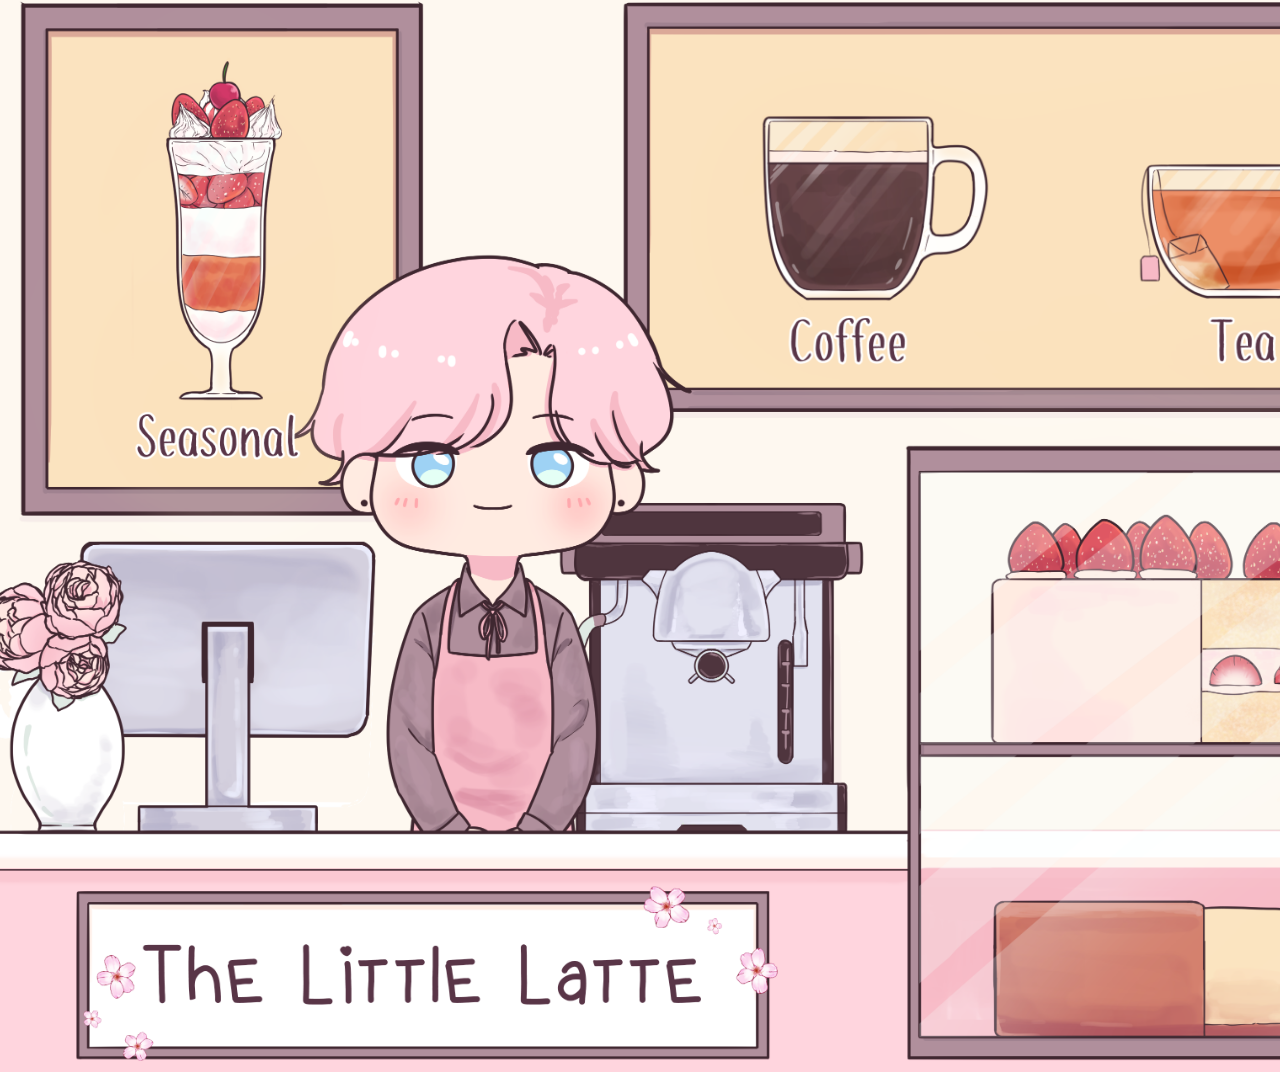
==== index.html @ 0235aed2 "4th commit" ====
<!DOCTYPE html>
<html>

<head>
    <title>The Little Latte</title>
    <link rel="icon" href="icon.ico" type="image/x-icon" />
    <link rel="stylesheet" href="style.css" />
</head>

<body>
    <div class="background-container">
        <!-- Anklickbare Flächen hinzu -->
        <div class="seasonal-hover" onclick="openMenuPopup('seasonal')"></div>
        <div class="coffee-hover" onclick="openMenuPopup('coffee')"></div>
        <div class="tea-hover" onclick="openMenuPopup('tea')"></div>
        <div class="beverage-hover" onclick="openMenuPopup('beverage')"></div>
        <div class="dessert-hover" onclick="openMenuPopup('dessert')"></div>
        <div class="name-hover" onclick="openMenuPopup('name')"></div>
    </div>

    <div id="seasonal" class="popup">
        <h2>Speisekarte</h2>
        <p>Hier ist die Speisekarte für das ausgewählte Gericht.</p>
        <span class="close-btn" onclick="closeMenuPopup('seasonal')">&#10005;</span>
    </div>

    <div id="coffee" class="popup">
        <h1 class="section-title">Our Menu</h2>

        <div class="menu-item">
            <div class="menu-item-image">
                <img src="menu-item1.jpg" alt="Espresso" />
            </div>
            <div class="menu-item-details">
                <h2 class="menu-item-title">Espresso</h2>
                <p class="menu-item-description">Powerful and energizing kickstart</p>
                <p class="menu-item-price">$2</p>
            </div>
        </div>

        <div class="menu-item">
            <div class="menu-item-image">
                <img src="menu-item2.jpg" alt="Cappuccino" />
            </div>
            <div class="menu-item-details">
                <h2 class="menu-item-title">Cappuccino</h2>
                <p class="menu-item-description">Delightful harmony of espresso, velvety milk, and fluffy foam</p>
                <p class="menu-item-price">$3</p>
            </div>
        </div>
        <span class="close-btn" onclick="closeMenuPopup('coffee')">&#10005;</span>
    </div>

    <div id="tea" class="popup">
        <h2>Speisekarte</h2>
        <p>Hier ist die Speisekarte für das ausgewählte Gericht.</p>
        <span class="close-btn" onclick="closeMenuPopup('tea')">&#10005;</span>
    </div>

    <div id="beverage" class="popup">
        <h2>Speisekarte</h2>
        <p>Hier ist die Speisekarte für das ausgewählte Gericht.</p>
        <span class="close-btn" onclick="closeMenuPopup('beverage')">&#10005;</span>
    </div>

    <div id="dessert" class="popup">
        <h2>Speisekarte</h2>
        <p>Hier ist die Speisekarte für das ausgewählte Gericht.</p>
        <span class="close-btn" onclick="closeMenuPopup('dessert')">&#10005;</span>
    </div>

    <div id="name" class="popup">
        <h2>Speisekarte</h2>
        <p>Hier ist die Speisekarte für das ausgewählte Gericht.</p>
        <span class="close-btn" onclick="closeMenuPopup('name')">&#10005;</span>
    </div>

    <script src="index.js"></script>
</body>

</html>
---- style.css ----
body, h1, h2, h3, p, ul, li {
    margin: 0;
    padding: 0;
}

.section-title {
    text-align: center;
    margin-bottom: 40px;
}

.menu-item {
    margin-bottom: 40px;
    display: flex;
}

.menu-item-image {
    flex: 0 0 40%;
    margin-right: 20px;
}

.menu-item-image img {
    width: 100%;
    height: auto;
}

.menu-item-details {
    flex: 1;
}

.menu-item-title {
    font-size: 24px;
    margin-bottom: 10px;
}

.menu-item-description {
    font-size: 16px;
    margin-bottom: 10px;
}

.menu-item-price {
    font-size: 18px;
    font-weight: bold;
}

.popup {
    font-family: Arial, Helvetica, sans-serif;
    font-size: large;
    display: none;
    position: fixed;
    top: 50%;
    left: 50%;
    transform: translate(-50%, -50%);
    width: 500px;
    padding: 40px;
    background-color: #fff;
    border: 1px solid #ccc;
    border-radius: 5px;
    box-shadow: 0 2px 8px rgba(0, 0, 0, 0.2);
    z-index: 9999;
}

.popup h2 {
    margin-top: 0;
}

.close-btn {
    position: absolute;
    font-size:1.7em;
    top: 12px;
    right: 20px;
    cursor: pointer;
}

.background-container {
    margin: -8px;
    position: relative;
    width: 1920px;
    height: 1080px;
    /*background-image: url("café.png");*/
    background-size: cover;
    transition: background-image 0.01s ease-in-out;
}

.seasonal-hover {
    position: absolute;
    top: 64px;
    left: 137px;
    width: 182px;
    height: 412px;
    background-image: url("parfait.png");
    background-size: contain;
    background-repeat: no-repeat;
}

.seasonal-hover:hover {
    cursor: help;
    filter: drop-shadow(0 0 30px white);
}

.coffee-hover {
    position: absolute;
    top: 108px;
    left: 760px;
    width: 240px;
    height: 265px;
    background-image: url("coffee.png");
    background-size: contain;
    background-repeat: no-repeat;
}

.coffee-hover:hover {
    cursor: help;
    filter: drop-shadow(0 0 30px white);
}

.tea-hover {
    position: absolute;
    cursor: help;
    top: 156px;
    left: 1140px;
    width: 254px;
    height: 216px;
    background-image: url("tea.png");
    background-size: contain;
    background-repeat: no-repeat;
}

.tea-hover:hover {
    cursor: help;
    filter: drop-shadow(0 0 30px white);
}

.beverage-hover {
    position: absolute;
    top: 64px;
    left: 1528px;
    width: 178px;
    height: 316px;
    background-image: url("beverage.png");
    background-size: contain;
    background-repeat: no-repeat;
}

.beverage-hover:hover {
    cursor: help;
    filter: drop-shadow(0 0 30px white);
}

.dessert-hover {
    position: absolute;
    cursor: help;
    top: 455px;
    left: 916px;
    width: 929px;
    height: 612px;
}

.dessert-hover:hover {
    box-shadow: 0 0 50px white;
}

.name-hover {
    position: absolute;
    cursor: help;
    top: 899px;
    left: 84px;
    width: 694px;
    height: 168px;
}

.name-hover:hover {
    box-shadow: 0 0 50px white;
}
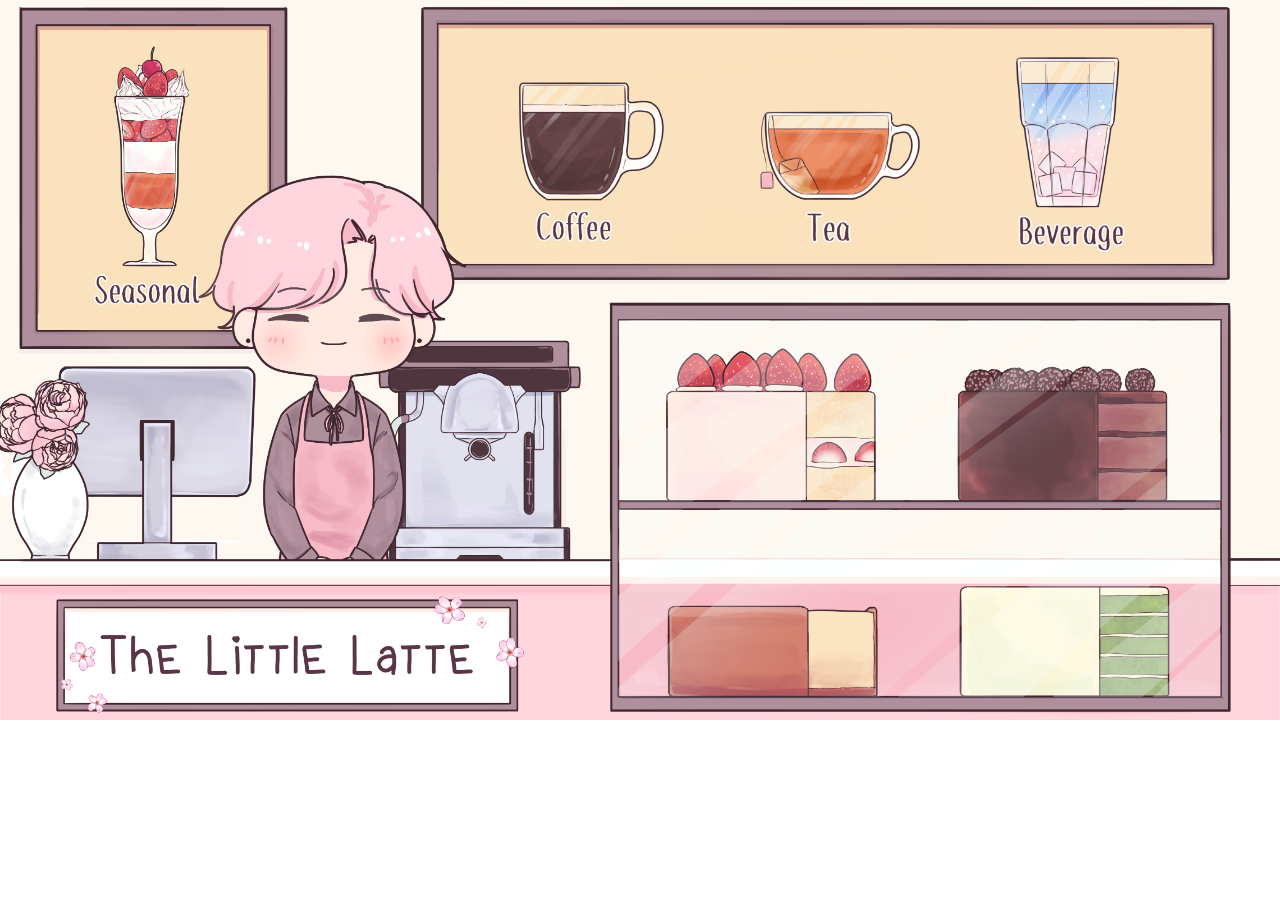
==== commit ffbd23a7: "6th commit" ====
--- a/index.html
+++ b/index.html
@@ -10,31 +10,41 @@
 <body>
     <div class="background-container">
         <!-- Anklickbare Flächen hinzu -->
-        <div class="seasonal-hover" onclick="openMenuPopup('seasonal')"></div>
-        <div class="coffee-hover" onclick="openMenuPopup('coffee')"></div>
-        <div class="tea-hover" onclick="openMenuPopup('tea')"></div>
-        <div class="beverage-hover" onclick="openMenuPopup('beverage')"></div>
-        <div class="dessert-hover" onclick="openMenuPopup('dessert')"></div>
-        <div class="name-hover" onclick="openMenuPopup('name')"></div>
+        <div class="hover-area seasonal-hover" onclick="openMenuPopup('seasonal')"></div>
+        <div class="hover-area coffee-hover" onclick="openMenuPopup('coffee')"></div>
+        <div class="hover-area tea-hover" onclick="openMenuPopup('tea')"></div>
+        <div class="hover-area beverage-hover" onclick="openMenuPopup('beverage')"></div>
+        <div class="hover-area-box dessert-hover" onclick="openMenuPopup('dessert')"></div>
+        <div class="hover-area-box name-hover" onclick="openMenuPopup('name')"></div>
     </div>
 
     <div id="seasonal" class="popup">
-        <h2>Speisekarte</h2>
-        <p>Hier ist die Speisekarte für das ausgewählte Gericht.</p>
+        <h1 class="section-title">Seasonal Menu</h1>
+        <div class="menu-item">
+            <div class="menu-item-image">
+                <img src="https://lovefoodfeed.com/wp-content/uploads/2022/09/Espresso-with-chocolate-750-wp.webp"
+                    alt="Espresso" />
+            </div>
+            <div class="menu-item-details">
+                <h2 class="menu-item-title">Espresso</h2>
+                <p class="menu-item-description">Powerful and energizing kickstart</p>
+                <p class="menu-item-price">$3</p>
+            </div>
+        </div>
         <span class="close-btn" onclick="closeMenuPopup('seasonal')">&#10005;</span>
     </div>
 
     <div id="coffee" class="popup">
-        <h1 class="section-title">Our Menu</h2>
-
+        <h1 class="section-title">Coffee Menu</h1>
         <div class="menu-item">
             <div class="menu-item-image">
-                <img src="menu-item1.jpg" alt="Espresso" />
+                <img src="https://lovefoodfeed.com/wp-content/uploads/2022/09/Espresso-with-chocolate-750-wp.webp"
+                    alt="Espresso" />
             </div>
             <div class="menu-item-details">
                 <h2 class="menu-item-title">Espresso</h2>
                 <p class="menu-item-description">Powerful and energizing kickstart</p>
-                <p class="menu-item-price">$2</p>
+                <p class="menu-item-price">$3</p>
             </div>
         </div>
 
@@ -44,37 +54,115 @@
             </div>
             <div class="menu-item-details">
                 <h2 class="menu-item-title">Cappuccino</h2>
-                <p class="menu-item-description">Delightful harmony of espresso, velvety milk, and fluffy foam</p>
-                <p class="menu-item-price">$3</p>
+                <p class="menu-item-description">
+                    Delightful harmony of espresso, velvety milk, and fluffy foam
+                </p>
+                <p class="menu-item-price">$4</p>
+            </div>
+        </div>
+
+        <div class="menu-item">
+            <div class="menu-item-image">
+                <img src="menu-item2.jpg" alt="Cappuccino" />
+            </div>
+            <div class="menu-item-details">
+                <h2 class="menu-item-title">Cappuccino</h2>
+                <p class="menu-item-description">
+                    Delightful harmony of espresso, velvety milk, and fluffy foam
+                </p>
+                <p class="menu-item-price">$4</p>
+            </div>
+        </div>
+
+        <div class="menu-item">
+            <div class="menu-item-image">
+                <img src="menu-item2.jpg" alt="Cappuccino" />
+            </div>
+            <div class="menu-item-details">
+                <h2 class="menu-item-title">Cappuccino</h2>
+                <p class="menu-item-description">
+                    Delightful harmony of espresso, velvety milk, and fluffy foam
+                </p>
+                <p class="menu-item-price">$4</p>
+            </div>
+        </div>
+
+        <div class="menu-item">
+            <div class="menu-item-image">
+                <img src="menu-item2.jpg" alt="Cappuccino" />
+            </div>
+            <div class="menu-item-details">
+                <h2 class="menu-item-title">Cappuccino</h2>
+                <p class="menu-item-description">
+                    Delightful harmony of espresso, velvety milk, and fluffy foam
+                </p>
+                <p class="menu-item-price">$4</p>
+            </div>
+        </div>
+
+        <div class="menu-item">
+            <div class="menu-item-image">
+                <img src="menu-item2.jpg" alt="Cappuccino" />
+            </div>
+            <div class="menu-item-details">
+                <h2 class="menu-item-title">Cappuccino</h2>
+                <p class="menu-item-description">
+                    Delightful harmony of espresso, velvety milk, and fluffy foam
+                </p>
+                <p class="menu-item-price">$4</p>
+            </div>
+        </div>
+
+        <div class="menu-item">
+            <div class="menu-item-image">
+                <img src="menu-item2.jpg" alt="Cappuccino" />
+            </div>
+            <div class="menu-item-details">
+                <h2 class="menu-item-title">Cappuccino</h2>
+                <p class="menu-item-description">
+                    Delightful harmony of espresso, velvety milk, and fluffy foam
+                </p>
+                <p class="menu-item-price">$4</p>
             </div>
         </div>
         <span class="close-btn" onclick="closeMenuPopup('coffee')">&#10005;</span>
     </div>
 
     <div id="tea" class="popup">
-        <h2>Speisekarte</h2>
+        <h1 class="section-title">Tea Menu</h1>
         <p>Hier ist die Speisekarte für das ausgewählte Gericht.</p>
         <span class="close-btn" onclick="closeMenuPopup('tea')">&#10005;</span>
     </div>
 
     <div id="beverage" class="popup">
-        <h2>Speisekarte</h2>
+        <h1 class="section-title">Beverage Menu</h1>
         <p>Hier ist die Speisekarte für das ausgewählte Gericht.</p>
         <span class="close-btn" onclick="closeMenuPopup('beverage')">&#10005;</span>
     </div>
 
     <div id="dessert" class="popup">
-        <h2>Speisekarte</h2>
+        <h1 class="section-title">Dessert Menu</h1>
         <p>Hier ist die Speisekarte für das ausgewählte Gericht.</p>
         <span class="close-btn" onclick="closeMenuPopup('dessert')">&#10005;</span>
     </div>
 
     <div id="name" class="popup">
-        <h2>Speisekarte</h2>
-        <p>Hier ist die Speisekarte für das ausgewählte Gericht.</p>
+        <h1 class="section-title">Contact and Opening Hours</h1>
+        <div class="menu-item">
+            <div class="menu-item-image">
+                <img src="icon.png" alt="Espresso" />
+            </div>
+            <div class="menu-item-details">
+                <h2 class="menu-item-title">The Little Latte</h2>
+                <p class="menu-item-description">1234 Ocean Avenue</p>
+                <p class="menu-item-description">Seaside City, Fictionland +</p>
+                <p class="menu-item-description">&#9990; +01 234567890</p>
+                <p class="menu-item-description">&#128231; thelittlelatte.cafe@example.com</p>
+            </div>
+        </div>
         <span class="close-btn" onclick="closeMenuPopup('name')">&#10005;</span>
     </div>
-
     <script src="index.js"></script>
 </body>
 
--- a/style.css
+++ b/style.css
@@ -1,21 +1,41 @@
-body, h1, h2, h3, p, ul, li {
+@font-face {
+    font-family: 'Coffee+Tea';
+    src: url('coffee+teademo-Regular.ttf') format('truetype');
+}
+
+@font-face {
+    font-family: 'Love';
+    src: url('Love.ttf') format('truetype');
+}
+
+body,
+h1,
+h2,
+h3,
+p,
+ul,
+li {
     margin: 0;
     padding: 0;
 }
 
 .section-title {
-    text-align: center;
+    font-family: 'Coffee+Tea';
+    text-align: left;
     margin-bottom: 40px;
 }
 
 .menu-item {
     margin-bottom: 40px;
     display: flex;
+    flex-wrap: wrap;
+    align-items: center;
 }
 
 .menu-item-image {
-    flex: 0 0 40%;
-    margin-right: 20px;
+    flex: 0 0 100%;
+    max-width: 120px;
+    margin-right: 40px;
 }
 
 .menu-item-image img {
@@ -28,13 +48,14 @@
 }
 
 .menu-item-title {
+    font-family: 'Love';
     font-size: 24px;
-    margin-bottom: 10px;
+    margin-bottom: 12px;
 }
 
 .menu-item-description {
     font-size: 16px;
-    margin-bottom: 10px;
+    margin-bottom: 12px;
 }
 
 .menu-item-price {
@@ -43,16 +64,19 @@
 }
 
 .popup {
-    font-family: Arial, Helvetica, sans-serif;
+    font-family: 'Coffee+Tea';
     font-size: large;
     display: none;
-    position: fixed;
+    position: absolute;
     top: 50%;
     left: 50%;
     transform: translate(-50%, -50%);
-    width: 500px;
+    width: 90%;
+    max-width: 35%;
+    max-height: 70%;
+    overflow-y: auto;
     padding: 40px;
-    background-color: #fff;
+    background-color: #fffbf4;
     border: 1px solid #ccc;
     border-radius: 5px;
     box-shadow: 0 2px 8px rgba(0, 0, 0, 0.2);
@@ -65,109 +89,81 @@
 
 .close-btn {
     position: absolute;
-    font-size:1.7em;
+    font-size: 2em;
     top: 12px;
     right: 20px;
     cursor: pointer;
 }
 
 .background-container {
-    margin: -8px;
     position: relative;
-    width: 1920px;
-    height: 1080px;
-    /*background-image: url("café.png");*/
+    width: 100%;
+    padding-bottom: 56.25%;
+    background-image: url("café.png");
+    transition: background-image 0.01s ease-in-out;
     background-size: cover;
-    transition: background-image 0.01s ease-in-out;
+}
+
+.hover-area,
+.hover-area-box {
+    position: absolute;
+    background-repeat: no-repeat;
+    background-size: contain;
+    transition: filter 0.1s;
+}
+
+.hover-area:hover {
+    cursor: help;
+    filter: drop-shadow(0 0 32px rgb(255, 255, 255));
+}
+
+.hover-area-box:hover {
+    cursor: help;
+    box-shadow: 0 0 28px rgb(230, 139, 139);
 }
 
 .seasonal-hover {
-    position: absolute;
-    top: 64px;
-    left: 137px;
-    width: 182px;
-    height: 412px;
+    top: 6%;
+    left: 7%;
+    width: 10%;
+    height: 37%;
     background-image: url("parfait.png");
-    background-size: contain;
-    background-repeat: no-repeat;
-}
-
-.seasonal-hover:hover {
-    cursor: help;
-    filter: drop-shadow(0 0 30px white);
 }
 
 .coffee-hover {
-    position: absolute;
-    top: 108px;
-    left: 760px;
-    width: 240px;
-    height: 265px;
+    top: 10%;
+    left: 40%;
+    width: 12%;
+    height: 25%;
     background-image: url("coffee.png");
-    background-size: contain;
-    background-repeat: no-repeat;
-}
-
-.coffee-hover:hover {
-    cursor: help;
-    filter: drop-shadow(0 0 30px white);
 }
 
 .tea-hover {
-    position: absolute;
-    cursor: help;
-    top: 156px;
-    left: 1140px;
-    width: 254px;
-    height: 216px;
+    top: 14%;
+    left: 59%;
+    width: 13%;
+    height: 20%;
     background-image: url("tea.png");
-    background-size: contain;
-    background-repeat: no-repeat;
-}
-
-.tea-hover:hover {
-    cursor: help;
-    filter: drop-shadow(0 0 30px white);
 }
 
 .beverage-hover {
-    position: absolute;
-    top: 64px;
-    left: 1528px;
-    width: 178px;
-    height: 316px;
+    top: 7%;
+    left: 79%;
+    width: 9%;
+    height: 28%;
     background-image: url("beverage.png");
-    background-size: contain;
-    background-repeat: no-repeat;
-}
-
-.beverage-hover:hover {
-    cursor: help;
-    filter: drop-shadow(0 0 30px white);
 }
 
 .dessert-hover {
-    position: absolute;
-    cursor: help;
-    top: 455px;
-    left: 916px;
-    width: 929px;
-    height: 612px;
-}
-
-.dessert-hover:hover {
-    box-shadow: 0 0 50px white;
+    top: 42%;
+    left: 47.7%;
+    width: 48.4%;
+    height: 56.7%;
 }
 
 .name-hover {
-    position: absolute;
-    cursor: help;
-    top: 899px;
-    left: 84px;
-    width: 694px;
-    height: 168px;
-}
-
-.name-hover:hover {
-    box-shadow: 0 0 50px white;
+    top: 83.2%;
+    left: 4.4%;
+    width: 36.1%;
+    height: 15.5%;
 }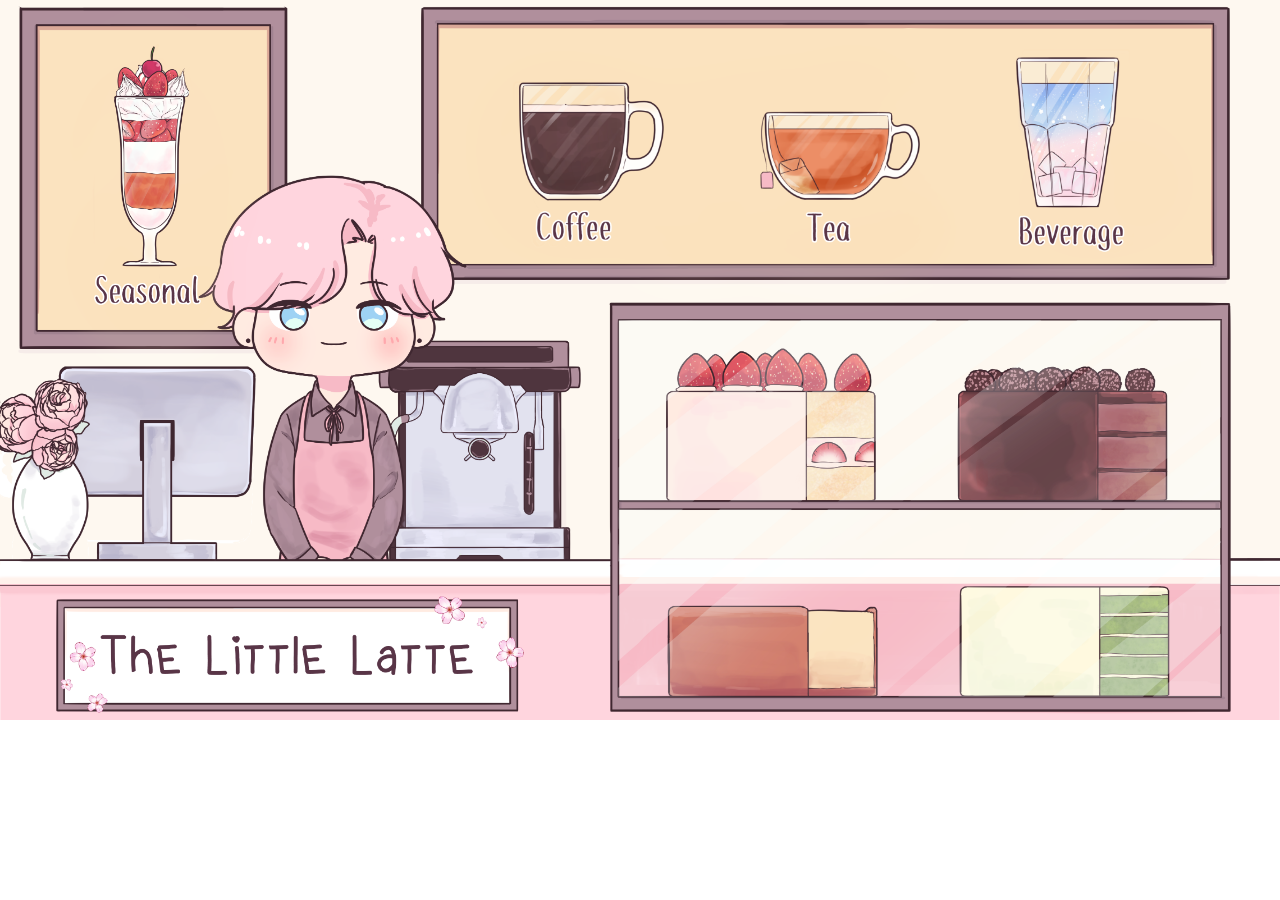
==== commit 1f9de75b: "7th commit" ====
--- a/index.html
+++ b/index.html
@@ -26,9 +26,11 @@
                     alt="Espresso" />
             </div>
             <div class="menu-item-details">
-                <h2 class="menu-item-title">Espresso</h2>
+                <div class="menu-container">
+                    <h2 class="menu-item-title">Espresso</h2>
+                    <span class="menu-item-price">$3</span>
+                </div>
                 <p class="menu-item-description">Powerful and energizing kickstart</p>
-                <p class="menu-item-price">$3</p>
             </div>
         </div>
         <span class="close-btn" onclick="closeMenuPopup('seasonal')">&#10005;</span>
@@ -42,9 +44,11 @@
                     alt="Espresso" />
             </div>
             <div class="menu-item-details">
-                <h2 class="menu-item-title">Espresso</h2>
+                <div class="menu-container">
+                    <h2 class="menu-item-title">Espresso</h2>
+                    <span class="menu-item-price">$3</span>
+                </div>
                 <p class="menu-item-description">Powerful and energizing kickstart</p>
-                <p class="menu-item-price">$3</p>
             </div>
         </div>
 
@@ -158,7 +162,9 @@
                 <p class="menu-item-description">Seaside City, Fictionland  </p>
                 <p class="menu-item-description">&#9990; +01 234567890</p>
-                <p class="menu-item-description">&#128231; thelittlelatte.cafe@example.com</p>
+                <p class="menu-item-description">
+                    &#128231; thelittlelatte.cafe@example.com
+                </p>
             </div>
         </div>
         <span class="close-btn" onclick="closeMenuPopup('name')">&#10005;</span>
--- a/style.css
+++ b/style.css
@@ -21,6 +21,7 @@
 
 .section-title {
     font-family: 'Coffee+Tea';
+    font-size: 40px;
     text-align: left;
     margin-bottom: 40px;
 }
@@ -47,25 +48,31 @@
     flex: 1;
 }
 
+.menu-container {
+    display: grid;
+    grid-template-columns: repeat(2, 1fr); /* Adjust the number of columns as needed */
+    gap: 250px; /* Adjust the gap between menu items as needed */
+}
+
 .menu-item-title {
     font-family: 'Love';
     font-size: 24px;
-    margin-bottom: 12px;
+    margin-bottom: 16px;
 }
 
 .menu-item-description {
-    font-size: 16px;
+    font-family: Georgia;
+    font-size: 18px;
     margin-bottom: 12px;
 }
 
 .menu-item-price {
+    font-family: "Love";
     font-size: 18px;
     font-weight: bold;
 }
 
 .popup {
-    font-family: 'Coffee+Tea';
-    font-size: large;
     display: none;
     position: absolute;
     top: 50%;
@@ -88,7 +95,7 @@
 }
 
 .close-btn {
-    position: absolute;
+    position: fixed;
     font-size: 2em;
     top: 12px;
     right: 20px;
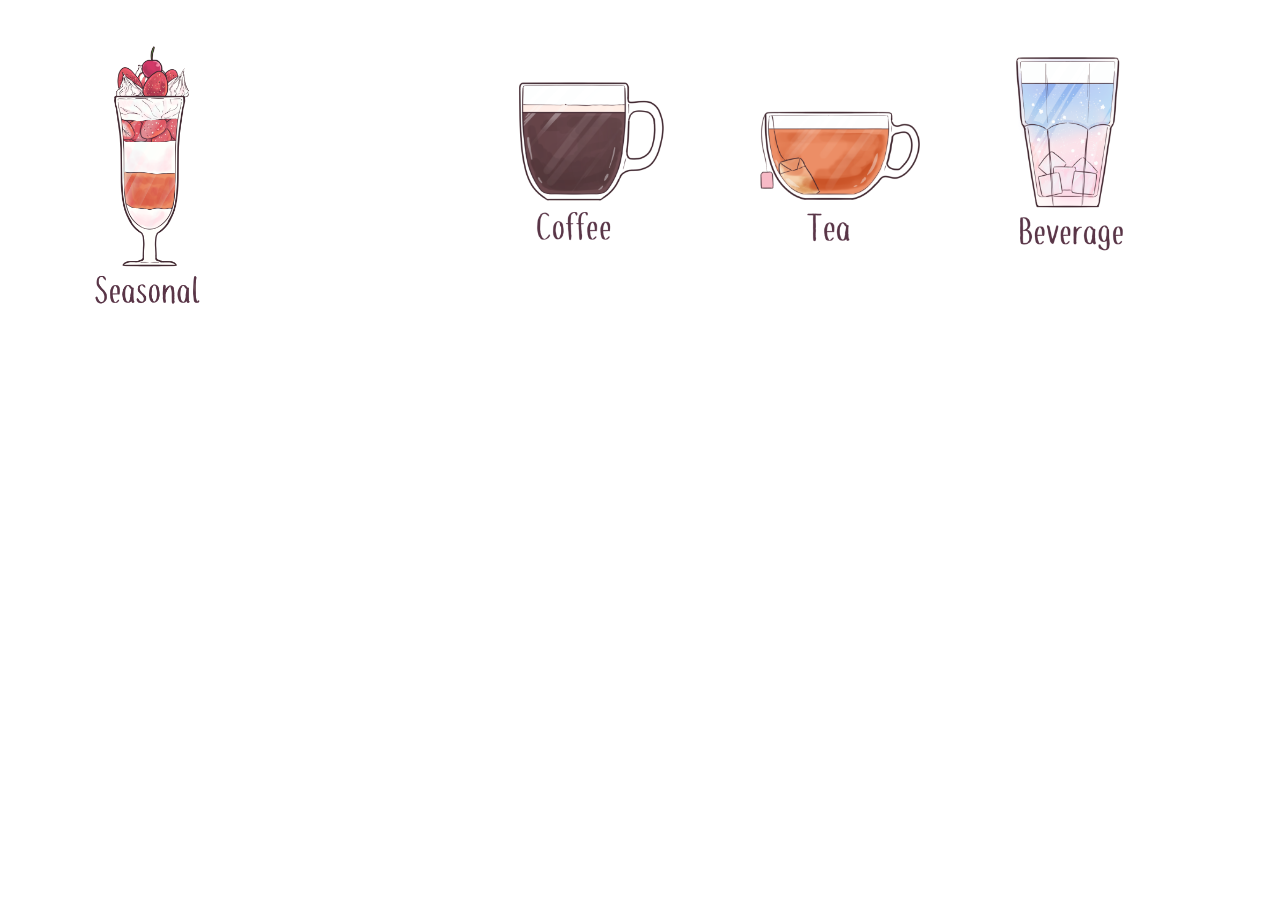
==== commit cfdbddc9: "10th commit" ====
--- a/index.html
+++ b/index.html
@@ -2,14 +2,16 @@
 <html>
 
 <head>
+    <meta charset="UTF-8">
+    <meta name="viewport" content="width=device-width, initial-scale=1.0">
     <title>The Little Latte</title>
-    <link rel="icon" href="icon.ico" type="image/x-icon" />
+    <link rel="icon" href="img/icon.ico" type="image/x-icon" />
     <link rel="stylesheet" href="style.css" />
 </head>
 
 <body>
     <div class="background-container">
-        <!-- Anklickbare Flächen hinzu -->
+        <!-- Anklickbare Flächen -->
         <div class="hover-area seasonal-hover" onclick="openMenuPopup('seasonal')"></div>
         <div class="hover-area coffee-hover" onclick="openMenuPopup('coffee')"></div>
         <div class="hover-area tea-hover" onclick="openMenuPopup('tea')"></div>
@@ -18,8 +20,91 @@
         <div class="hover-area-box name-hover" onclick="openMenuPopup('name')"></div>
     </div>
 
+    <!-- Pop-Up Fenster für "Seasonal" -->
     <div id="seasonal" class="popup">
+        <span class="close-btn" onclick="closeMenuPopup('seasonal')">&#10005;</span>
         <h1 class="section-title">Seasonal Menu</h1>
+        <div class="menu-item">
+            <div class="menu-item-image">
+                <img src="https://www.tasteofhome.com/wp-content/uploads/2018/01/exps135657_HC2379809B04_03_2b_WEB-5.jpg"
+                    alt="Mixed Berry Yogurt Parfait" />
+            </div>
+            <div class="menu-item-details">
+                <div class="menu-container">
+                    <h2 class="menu-item-title">Mixed Berry Yogurt Parfait</h2>
+                    <span class="menu-item-price">$5</span>
+                </div>
+                <p class="menu-item-description">Merry medley of vibrant mixed berries layered with creamy yogurt and
+                    crunchy granola</p>
+            </div>
+        </div>
+
+        <div class="menu-item">
+            <div class="menu-item-image">
+                <img src="https://thebusybaker.ca/wp-content/uploads/2016/07/tropical-parfaits-fbig.png"
+                    alt="Tropical Fruit Parfait" />
+            </div>
+            <div class="menu-item-details">
+                <div class="menu-container">
+                    <h2 class="menu-item-title">Tropical Fruit Parfait</h2>
+                    <span class="menu-item-price">$6</span>
+                </div>
+                <p class="menu-item-description">Exotic delight featuring tropical fruits, velvety yogurt, and a
+                    sprinkle of toasted coconut</p>
+            </div>
+        </div>
+
+        <div class="menu-item">
+            <div class="menu-item-image">
+                <img src="https://www.yellowblissroad.com/wp-content/uploads/2019/07/Chocolate-Covered-Banana-Pudding-Cups-social.jpg"
+                    alt="Chocolate Banana Parfait" />
+            </div>
+            <div class="menu-item-details">
+                <div class="menu-container">
+                    <h2 class="menu-item-title">Chocolate Banana Parfait</h2>
+                    <span class="menu-item-price">$5</span>
+                </div>
+                <p class="menu-item-description">Indulge in layers of rich chocolate, ripe bananas, and creamy yogurt,
+                    topped with a drizzle of chocolate sauce</p>
+            </div>
+        </div>
+
+        <div class="menu-item">
+            <div class="menu-item-image">
+                <img src="https://deliciouslysprinkled.com/wp-content/uploads/2023/06/Strawberry-Shortcake-Cups.jpg"
+                    alt="Strawberry Shortcake Parfait" />
+            </div>
+            <div class="menu-item-details">
+                <div class="menu-container">
+                    <h2 class="menu-item-title">Strawberry Shortcake Parfait</h2>
+                    <span class="menu-item-price">$6</span>
+                </div>
+                <p class="menu-item-description">Heavenly treat showcasing juicy strawberries, fluffy shortcake, and
+                    luscious layers of yogurt</p>
+            </div>
+        </div>
+
+        <div class="menu-item">
+            <div class="menu-item-image">
+                <img src="https://cdn.vox-cdn.com/thumbor/d3kqU7U83ZfvNNhikM_cQp2hJRQ=/1400x1400/filters:format(jpeg)/cdn.vox-cdn.com/uploads/chorus_asset/file/13280549/eatersea1018_Nanas_Green_Tea_Hillary_Dixler_Canavan.jpg"
+                    alt="Matcha Green Tea Parfait" />
+            </div>
+            <div class="menu-item-details">
+                <div class="menu-container">
+                    <h2 class="menu-item-title">Matcha Green Tea Parfait</h2>
+                    <span class="menu-item-price">$7</span>
+                </div>
+                <p class="menu-item-description">Blissful fusion of earthy matcha, delicate layers of yogurt, and a
+                    touch of sweetness</p>
+            </div>
+        </div>
+    </div>
+
+    <!-- Pop-Up Fenster für "Coffee" -->
+    <div id="coffee" class="popup">
+        <span class="close-btn" onclick="closeMenuPopup('coffee')">&#10005;</span>
+        <h1 class="section-title">Coffee Menu</h1>
+        <!-- 
         <div class="menu-item">
             <div class="menu-item-image">
                 <img src="https://lovefoodfeed.com/wp-content/uploads/2022/09/Espresso-with-chocolate-750-wp.webp"
@@ -33,142 +118,486 @@
                 <p class="menu-item-description">Powerful and energizing kickstart</p>
             </div>
         </div>
-        <span class="close-btn" onclick="closeMenuPopup('seasonal')">&#10005;</span>
+
+        <div class="menu-item">
+            <div class="menu-item-image">
+                <img src="https://www.hr4.de/cappuccino_01_bamboo-2179028_1920_pixabay-100~_t-1549382285152_v-1to1__large.jpg"
+                    alt="Cappuccino" />
+            </div>
+            <div class="menu-item-details">
+                <div class="menu-container">
+                    <h2 class="menu-item-title">Cappuccino</h2>
+                    <span class="menu-item-price">$4</span>
+                </div>
+                <p class="menu-item-description">Delightful harmony of espresso, velvety milk, and fluffy foam</p>
+            </div>
+        </div>
+
+        <div class="menu-item">
+            <div class="menu-item-image">
+                <img src="https://cdn7.kiwilimonrecipes.com/recetaimagen/36986/640x640/46349.jpg.webp"
+                    alt="Cafe Latte" />
+            </div>
+            <div class="menu-item-details">
+                <div class="menu-container">
+                    <h2 class="menu-item-title">Cafe Latte</h2>
+                    <span class="menu-item-price">$4.50</span>
+                </div>
+                <p class="menu-item-description">Creamy dance of espresso and silky steamed milk</p>
+            </div>
+        </div>
+
+        <div class="menu-item">
+            <div class="menu-item-image">
+                <img src="https://www.springlane.de/magazin/wp-content/uploads/2013/11/Latte-Macchiato_452_featured.jpg"
+                    alt="Latte Macchiato" />
+            </div>
+            <div class="menu-item-details">
+                <div class="menu-container">
+                    <h2 class="menu-item-title">Latte Macchiato</h2>
+                    <span class="menu-item-price">$5</span>
+                </div>
+                <p class="menu-item-description">Elegant spectacle of layered milk, espresso, and frothy bliss</p>
+            </div>
+        </div>
+
+        <div class="menu-item">
+            <div class="menu-item-image">
+                <img src="https://images.immediate.co.uk/production/volatile/sites/30/2020/08/flat-white-d8ada0f.jpg"
+                    alt="Flat White" />
+            </div>
+            <div class="menu-item-details">
+                <div class="menu-container">
+                    <h2 class="menu-item-title">Flat White</h2>
+                    <span class="menu-item-price">$5</span>
+                </div>
+                <p class="menu-item-description">Smooth symphony of double espresso and perfectly textured milk</p>
+            </div>
+        </div>
+
+        <div class="menu-item">
+            <div class="menu-item-image">
+                <img src="https://saki.us/cdn/shop/articles/20230113070552-caffe-americano-blog_1200x1200.webp?v=1686044155"
+                    alt="Americano" />
+            </div>
+            <div class="menu-item-details">
+                <div class="menu-container">
+                    <h2 class="menu-item-title">Americano</h2>
+                    <span class="menu-item-price">$3.50</span>
+                </div>
+                <p class="menu-item-description">Revitalizing fusion of espresso and invigorating hot water</p>
+            </div>
+        </div>
+
+        <div class="menu-item">
+            <div class="menu-item-image">
+                <img src="https://upload.wikimedia.org/wikipedia/commons/thumb/7/7e/Mocha_coffee.jpg/800px-Mocha_coffee.jpg"
+                    alt="Mocha" />
+            </div>
+            <div class="menu-item-details">
+                <div class="menu-container">
+                    <h2 class="menu-item-title">Mocha</h2>
+                    <span class="menu-item-price">$5.50</span>
+                </div>
+                <p class="menu-item-description">Decadent affair of espresso, luscious milk, and indulgent chocolate</p>
+            </div>
+        </div>
+
+        <div class="menu-item">
+            <div class="menu-item-image">
+                <img src="https://image.essen-und-trinken.de/11952506/t/TV/v10/w960/r1/-/irish-coffee-jpg--65164-.jpg"
+                    alt="Irish Coffee" />
+            </div>
+            <div class="menu-item-details">
+                <div class="menu-container">
+                    <h2 class="menu-item-title">Irish Coffee</h2>
+                    <span class="menu-item-price">$6.50</span>
+                </div>
+                <p class="menu-item-description">Spirited blend of coffee, whiskey, and creamy enchantment</p>
+            </div>
+        </div>
+
+        <div class="menu-item">
+            <div class="menu-item-image">
+                <img src="https://nationaltoday.com/wp-content/uploads/2020/10/Frappe.jpg" alt="Frappé" />
+            </div>
+            <div class="menu-item-details">
+                <div class="menu-container">
+                    <h2 class="menu-item-title">Frappe</h2>
+                    <span class="menu-item-price">$5</span>
+                </div>
+                <p class="menu-item-description">Refreshing whirlwind of chilled coffee and frothy delight</p>
+            </div>
+        </div>
+        -->
     </div>
 
-    <div id="coffee" class="popup">
-        <h1 class="section-title">Coffee Menu</h1>
-        <div class="menu-item">
-            <div class="menu-item-image">
-                <img src="https://lovefoodfeed.com/wp-content/uploads/2022/09/Espresso-with-chocolate-750-wp.webp"
-                    alt="Espresso" />
-            </div>
-            <div class="menu-item-details">
-                <div class="menu-container">
-                    <h2 class="menu-item-title">Espresso</h2>
+    <!-- Pop-Up Fenster für "Tea" -->
+    <div id="tea" class="popup">
+        <span class="close-btn" onclick="closeMenuPopup('tea')">&#10005;</span>
+        <h1 class="section-title">Tea Menu</h1>
+        <div class="menu-item">
+            <div class="menu-item-image">
+                <img src="https://thebusybaker.ca/wp-content/uploads/2019/02/better-than-starbucks-matcha-latte-fb-ig-3.jpg"
+                    alt="Matcha Latte" />
+            </div>
+            <div class="menu-item-details">
+                <div class="menu-container">
+                    <h2 class="menu-item-title">Matcha Latte</h2>
+                    <span class="menu-item-price">$5</span>
+                </div>
+                <p class="menu-item-description">Joyful dance of vibrant matcha and creamy milk</p>
+            </div>
+        </div>
+
+        <div class="menu-item">
+            <div class="menu-item-image">
+                <img src="https://artfultea.com/cdn/shop/products/BF_2B-_2BEarl_2BGrey_2BLavender_2B_28cup_29.JPG?v=1668027058"
+                    alt="Earl Grey Tea" />
+            </div>
+            <div class="menu-item-details">
+                <div class="menu-container">
+                    <h2 class="menu-item-title">Earl Grey</h2>
+                    <span class="menu-item-price">$4</span>
+                </div>
+                <p class="menu-item-description">Blend of fragrant black tea infused with the citrusy essence of
+                    bergamot</p>
+            </div>
+        </div>
+
+        <div class="menu-item">
+            <div class="menu-item-image">
+                <img src="https://straitscoffee.com/wp-content/uploads/2012/12/23-DO-cup-800x800jpg.jpg"
+                    alt="Darjeeling Tea" />
+            </div>
+            <div class="menu-item-details">
+                <div class="menu-container">
+                    <h2 class="menu-item-title">Darjeeling</h2>
+                    <span class="menu-item-price">$5</span>
+                </div>
+                <p class="menu-item-description">Cup of delicate black tea from the picturesque Darjeeling region</p>
+            </div>
+        </div>
+
+        <div class="menu-item">
+            <div class="menu-item-image">
+                <img src="https://artfultea.com/cdn/shop/products/O_2B-_2BMilk_2BOolong_2B_28gaiwan_29.jpg?v=1683605922&width=1946"
+                    alt="Oolong Tea" />
+            </div>
+            <div class="menu-item-details">
+                <div class="menu-container">
+                    <h2 class="menu-item-title">Oolong</h2>
+                    <span class="menu-item-price">$5</span>
+                </div>
+                <p class="menu-item-description">Brew of partially oxidized tea leaves, a harmonious balance of floral
+                    and fruity flavors</p>
+            </div>
+        </div>
+
+        <div class="menu-item">
+            <div class="menu-item-image">
+                <img src="https://www.cubesnjuliennes.com/wp-content/uploads/2023/02/Lemon-Ginger-Tea-Recipe.jpg"
+                    alt="Lemon Tea" />
+            </div>
+            <div class="menu-item-details">
+                <div class="menu-container">
+                    <h2 class="menu-item-title">Lemon</h2>
+                    <span class="menu-item-price">$4</span>
+                </div>
+                <p class="menu-item-description">Zesty infusion of bright lemon</p>
+            </div>
+        </div>
+
+        <div class="menu-item">
+            <div class="menu-item-image">
+                <img src="https://images.immediate.co.uk/production/volatile/sites/30/2020/06/Chamomile-tea-in-a-tea-cup-61063da.jpg"
+                    alt="Chamomile Tea" />
+            </div>
+            <div class="menu-item-details">
+                <div class="menu-container">
+                    <h2 class="menu-item-title">Chamomile</h2>
+                    <span class="menu-item-price">$4</span>
+                </div>
+                <p class="menu-item-description">Calming herbal tea infused with soothing chamomile flowers</p>
+            </div>
+        </div>
+
+        <div class="menu-item">
+            <div class="menu-item-image">
+                <img src="https://minimalistbaker.com/wp-content/uploads/2023/02/Mint-Tea-SQUARE.jpg"
+                    alt="Peppermint Tea" />
+            </div>
+            <div class="menu-item-details">
+                <div class="menu-container">
+                    <h2 class="menu-item-title">Peppermint</h2>
+                    <span class="menu-item-price">$4</span>
+                </div>
+                <p class="menu-item-description">Blend of refreshing peppermint leaves</p>
+            </div>
+        </div>
+
+        <div class="menu-item">
+            <div class="menu-item-image">
+                <img src="https://www.oekotest.de/static_files/images/article/Nur-drei-Rooibostees-im-Test-sind-empfehlenswert-_GreenArt-Shutterstock_108598_1x1.jpg"
+                    alt="Rooibos Tea" />
+            </div>
+            <div class="menu-item-details">
+                <div class="menu-container">
+                    <h2 class="menu-item-title">Rooibos</h2>
+                    <span class="menu-item-price">$5</span>
+                </div>
+                <p class="menu-item-description">South African herbal tea known for its rich, earthy flavors and
+                    delightful natural sweetness</p>
+            </div>
+        </div>
+    </div>
+
+    <!-- Pop-Up Fenster für "Beverage" -->
+    <div id="beverage" class="popup">
+        <span class="close-btn" onclick="closeMenuPopup('beverage')">&#10005;</span>
+        <h1 class="section-title">Beverage Menu</h1>
+        <div class="menu-item">
+            <div class="menu-item-image">
+                <img src="https://us.123rf.com/450wm/aquapictures/aquapictures1606/aquapictures160601010/58129225-nahaufnahme-auf-mineralwasser-im-glas-ein-restaurant-hintergrund-gie%C3%9Fen.jpg"
+                    alt="Water" />
+            </div>
+            <div class="menu-item-details">
+                <div class="menu-container">
+                    <h2 class="menu-item-title">Still or Carbonated Water</h2>
+                    <span class="menu-item-price">$2</span>
+                </div>
+                <p class="menu-item-description">Quench your thirst with a refreshing choice of still or bubbly water
+                </p>
+            </div>
+        </div>
+
+        <div class="menu-item">
+            <div class="menu-item-image">
+                <img src="https://www.acouplecooks.com/wp-content/uploads/2021/06/Strawberry-Lemonade-017s.jpg"
+                    alt="Iced Strawberry Lemonade" />
+            </div>
+            <div class="menu-item-details">
+                <div class="menu-container">
+                    <h2 class="menu-item-title">Iced Strawberry Lemonade</h2>
+                    <span class="menu-item-price">$4</span>
+                </div>
+                <p class="menu-item-description">Delightful fusion of juicy strawberries and tangy lemon</p>
+            </div>
+        </div>
+
+        <div class="menu-item">
+            <div class="menu-item-image">
+                <img src="https://www.rotinrice.com/wp-content/uploads/2015/08/IMG_6826.jpg"
+                    alt="Watermelon Mint Cooler" />
+            </div>
+            <div class="menu-item-details">
+                <div class="menu-container">
+                    <h2 class="menu-item-title">Watermelon Mint Cooler</h2>
+                    <span class="menu-item-price">$5</span>
+                </div>
+                <p class="menu-item-description">Oasis of juicy watermelon infused with cool mint</p>
+            </div>
+        </div>
+
+        <div class="menu-item">
+            <div class="menu-item-image">
+                <img src="https://www.regainyoursparkle.com/wp-content/uploads/2022/10/homemade-blueberry-iced-tea-500x500.jpg"
+                    alt="Blueberry Lavender Iced Tea" />
+            </div>
+            <div class="menu-item-details">
+                <div class="menu-container">
+                    <h2 class="menu-item-title">Blueberry Lavender Iced Tea</h2>
+                    <span class="menu-item-price">$4</span>
+                </div>
+                <p class="menu-item-description">Blend of sweet blueberries and fragrant lavender</p>
+            </div>
+        </div>
+
+        <div class="menu-item">
+            <div class="menu-item-image">
+                <img src="https://delightfulemade.com/wp-content/uploads/2022/01/Pina-colada-smoothie-hz1-480x480.jpg"
+                    alt="Pineapple Coconut Smoothie" />
+            </div>
+            <div class="menu-item-details">
+                <div class="menu-container">
+                    <h2 class="menu-item-title">Pineapple Coconut Smoothie</h2>
+                    <span class="menu-item-price">$6</span>
+                </div>
+                <p class="menu-item-description">Blend of luscious pineapple and creamy coconut</p>
+            </div>
+        </div>
+
+        <div class="menu-item">
+            <div class="menu-item-image">
+                <img src="https://craftingmyhome.com/wp-content/uploads/2021/05/Strawberry-Hibiscus-Sparkling-Water-1.jpg"
+                    alt="Strawberry Hibiscus Sparkling Water" />
+            </div>
+            <div class="menu-item-details">
+                <div class="menu-container">
+                    <h2 class="menu-item-title">Strawberry Hibiscus Sparkling Water</h2>
                     <span class="menu-item-price">$3</span>
                 </div>
-                <p class="menu-item-description">Powerful and energizing kickstart</p>
-            </div>
-        </div>
-
-        <div class="menu-item">
-            <div class="menu-item-image">
-                <img src="menu-item2.jpg" alt="Cappuccino" />
-            </div>
-            <div class="menu-item-details">
-                <h2 class="menu-item-title">Cappuccino</h2>
+                <p class="menu-item-description">Fizzy and merry concoction of tangy strawberries and floral hibiscus
+                </p>
+            </div>
+        </div>
+    </div>
+
+    <!-- Pop-Up Fenster für "Dessert"/der Glaskasten -->
+    <div id="dessert" class="popup">
+        <span class="close-btn" onclick="closeMenuPopup('dessert')">&#10005;</span>
+        <h1 class="section-title">Dessert Menu</h1>
+        <div class="menu-item">
+            <div class="menu-item-image">
+                <img src="https://allourway.com/wp-content/uploads/2022/01/Strawberry-Panna-Cotta-24-copy.jpg-1200-x-1200.jpg"
+                    alt="Panna Cotta" />
+            </div>
+            <div class="menu-item-details">
+                <div class="menu-container">
+                    <h2 class="menu-item-title">Panna Cotta</h2>
+                    <span class="menu-item-price">$6</span>
+                </div>
+                <p class="menu-item-description">Silky and jiggly delight, topped with a sweet berry compote.</p>
+            </div>
+        </div>
+
+        <div class="menu-item">
+            <div class="menu-item-image">
+                <img src="https://joyfoodsunshine.com/wp-content/uploads/2020/08/best-chocolate-cake-recipe-from-scratch-8.jpg"
+                    alt="Chocolate Cake" />
+            </div>
+            <div class="menu-item-details">
+                <div class="menu-container">
+                    <h2 class="menu-item-title">Chocolate Cake</h2>
+                    <span class="menu-item-price">$6</span>
+                </div>
+                <p class="menu-item-description">Decadent layers of moist chocolate cake, draped in a velvety chocolate
+                    ganache</p>
+            </div>
+        </div>
+
+        <div class="menu-item">
+            <div class="menu-item-image">
+                <img src="https://herdgefluester.de/wp-content/uploads/2016/10/New-York-Cheesecake-scaled.jpg"
+                    alt="Cheesecake" />
+            </div>
+            <div class="menu-item-details">
+                <div class="menu-container">
+                    <h2 class="menu-item-title">Cheesecake</h2>
+                    <span class="menu-item-price">$6</span>
+                </div>
+                <p class="menu-item-description">Creamy and smooth, with a buttery graham cracker crust</p>
+            </div>
+        </div>
+
+        <div class="menu-item">
+            <div class="menu-item-image">
+                <img src="https://kristineskitchenblog.com/wp-content/uploads/2021/04/apple-pie-1200-square-592-2.jpg"
+                    alt="Apple Pie" />
+            </div>
+            <div class="menu-item-details">
+                <div class="menu-container">
+                    <h2 class="menu-item-title">Apple Pie</h2>
+                    <span class="menu-item-price">$5</span>
+                </div>
+                <p class="menu-item-description">Flaky crust filled with warm cinnamon-spiced apples</p>
+            </div>
+        </div>
+
+        <div class="menu-item">
+            <div class="menu-item-image">
+                <img src="https://image.brigitte.de/13108422/t/CY/v2/w1440/r1/-/tiramisu-aus-dem-thermomix.jpg"
+                    alt="Tiramisu" />
+            </div>
+            <div class="menu-item-details">
+                <div class="menu-container">
+                    <h2 class="menu-item-title">Tiramisu</h2>
+                    <span class="menu-item-price">$7</span>
+                </div>
+                <p class="menu-item-description">Layers of espresso-soaked ladyfingers and mascarpone cream, dusted with
+                    cocoa powder</p>
+            </div>
+        </div>
+
+        <div class="menu-item">
+            <div class="menu-item-image">
+                <img src="https://sugarspunrun.com/wp-content/uploads/2022/02/The-Best-Carrot-Cake-Recipe-1-of-1-4.jpg"
+                    alt="Carrot Cake" />
+            </div>
+            <div class="menu-item-details">
+                <div class="menu-container">
+                    <h2 class="menu-item-title">Carrot Cake</h2>
+                    <span class="menu-item-price">$6</span>
+                </div>
+                <p class="menu-item-description">Moist and spiced carrot cake with a generous slathering of cream cheese
+                    frosting</p>
+            </div>
+        </div>
+
+        <div class="menu-item">
+            <div class="menu-item-image">
+                <img src="https://sugarspunrun.com/wp-content/uploads/2021/05/Best-Blueberry-Muffins-Recipe-1-of-1.jpg"
+                    alt="Blueberry Muffin" />
+            </div>
+            <div class="menu-item-details">
+                <div class="menu-container">
+                    <h2 class="menu-item-title">Blueberry Muffin</h2>
+                    <span class="menu-item-price">$3</span>
+                </div>
+                <p class="menu-item-description">Fluffy and bursting with juicy blueberries, the perfect treat for a
+                    merry morning</p>
+            </div>
+        </div>
+
+        <div class="menu-item">
+            <div class="menu-item-image">
+                <img src="https://www.savoringthegood.com/wp-content/uploads/2022/02/Belgian-Waffle-Recipe-square-image.jpg"
+                    alt="Belgian Waffle" />
+            </div>
+            <div class="menu-item-details">
+                <div class="menu-container">
+                    <h2 class="menu-item-title">Belgian Waffle</h2>
+                    <span class="menu-item-price">$5</span>
+                </div>
+                <p class="menu-item-description">Golden and crispy waffle</p>
+            </div>
+        </div>
+    </div>
+
+    <!-- Pop-Up Fenster, wenn auf dem Namen des Cafés geklickt wird -->
+    <div id="name" class="popup">
+        <span class="close-btn" onclick="closeMenuPopup('name')">&#10005;</span>
+        <h1 class="section-title">Contact and Opening Hours</h1>
+        <div class="menu-item">
+            <div class="item-image">
+                <img src="img/icon.png" alt="Icon of a mug" />
+            </div>
+            <div class="menu-item-details">
+                <h2 class="menu-item-title">The Little Latte</h2>
                 <p class="menu-item-description">
-                    Delightful harmony of espresso, velvety milk, and fluffy foam
-                </p>
-                <p class="menu-item-price">$4</p>
-            </div>
-        </div>
-
-        <div class="menu-item">
-            <div class="menu-item-image">
-                <img src="menu-item2.jpg" alt="Cappuccino" />
-            </div>
-            <div class="menu-item-details">
-                <h2 class="menu-item-title">Cappuccino</h2>
-                <p class="menu-item-description">
-                    Delightful harmony of espresso, velvety milk, and fluffy foam
-                </p>
-                <p class="menu-item-price">$4</p>
-            </div>
-        </div>
-
-        <div class="menu-item">
-            <div class="menu-item-image">
-                <img src="menu-item2.jpg" alt="Cappuccino" />
-            </div>
-            <div class="menu-item-details">
-                <h2 class="menu-item-title">Cappuccino</h2>
-                <p class="menu-item-description">
-                    Delightful harmony of espresso, velvety milk, and fluffy foam
-                </p>
-                <p class="menu-item-price">$4</p>
-            </div>
-        </div>
-
-        <div class="menu-item">
-            <div class="menu-item-image">
-                <img src="menu-item2.jpg" alt="Cappuccino" />
-            </div>
-            <div class="menu-item-details">
-                <h2 class="menu-item-title">Cappuccino</h2>
-                <p class="menu-item-description">
-                    Delightful harmony of espresso, velvety milk, and fluffy foam
-                </p>
-                <p class="menu-item-price">$4</p>
-            </div>
-        </div>
-
-        <div class="menu-item">
-            <div class="menu-item-image">
-                <img src="menu-item2.jpg" alt="Cappuccino" />
-            </div>
-            <div class="menu-item-details">
-                <h2 class="menu-item-title">Cappuccino</h2>
-                <p class="menu-item-description">
-                    Delightful harmony of espresso, velvety milk, and fluffy foam
-                </p>
-                <p class="menu-item-price">$4</p>
-            </div>
-        </div>
-
-        <div class="menu-item">
-            <div class="menu-item-image">
-                <img src="menu-item2.jpg" alt="Cappuccino" />
-            </div>
-            <div class="menu-item-details">
-                <h2 class="menu-item-title">Cappuccino</h2>
-                <p class="menu-item-description">
-                    Delightful harmony of espresso, velvety milk, and fluffy foam
-                </p>
-                <p class="menu-item-price">$4</p>
-            </div>
-        </div>
-        <span class="close-btn" onclick="closeMenuPopup('coffee')">&#10005;</span>
-    </div>
-
-    <div id="tea" class="popup">
-        <h1 class="section-title">Tea Menu</h1>
-        <p>Hier ist die Speisekarte für das ausgewählte Gericht.</p>
-        <span class="close-btn" onclick="closeMenuPopup('tea')">&#10005;</span>
-    </div>
-
-    <div id="beverage" class="popup">
-        <h1 class="section-title">Beverage Menu</h1>
-        <p>Hier ist die Speisekarte für das ausgewählte Gericht.</p>
-        <span class="close-btn" onclick="closeMenuPopup('beverage')">&#10005;</span>
-    </div>
-
-    <div id="dessert" class="popup">
-        <h1 class="section-title">Dessert Menu</h1>
-        <p>Hier ist die Speisekarte für das ausgewählte Gericht.</p>
-        <span class="close-btn" onclick="closeMenuPopup('dessert')">&#10005;</span>
-    </div>
-
-    <div id="name" class="popup">
-        <h1 class="section-title">Contact and Opening Hours</h1>
-        <div class="menu-item">
-            <div class="menu-item-image">
-                <img src="icon.png" alt="Espresso" />
-            </div>
-            <div class="menu-item-details">
-                <h2 class="menu-item-title">The Little Latte</h2>
-                <p class="menu-item-description">1234 Ocean Avenue</p>
-                <p class="menu-item-description">Seaside City, Fictionland -</p>
-                <p class="menu-item-description">&#9990; +01 234567890</p>
-                <p class="menu-item-description">
+                    1234 Ocean Avenue<br>
+                    Seaside City, Fictionland<br>
+                    &#9990; +01 234567890<br>
                     &#128231; thelittlelatte.cafe@example.com
                 </p>
             </div>
         </div>
-        <span class="close-btn" onclick="closeMenuPopup('name')">&#10005;</span>
+
+        <div class="menu-item">
+            <div class="item-image">
+                <img src="img/open-sign.png"
+                    alt="https://www.flaticon.com/free-icons/open-source Open source icons created by Freepik - Flaticon" />
+            </div>
+            <div class="menu-item-details">
+                <h2 class="menu-item-title">Opening Hours</h2>
+                <p class="menu-item-description">
+                    08.00 - 20.00<br>
+                    Monday to Sunday
+                </p>
+            </div>
+        </div>
     </div>
+
     <script src="index.js"></script>
 </body>
 
--- a/style.css
+++ b/style.css
@@ -1,11 +1,17 @@
+/*Einbinden von lokalen Fonts*/
 @font-face {
     font-family: 'Coffee+Tea';
-    src: url('coffee+teademo-Regular.ttf') format('truetype');
+    src: url('font/coffee+teademo-Regular.ttf') format('truetype');
 }
 
 @font-face {
     font-family: 'Love';
-    src: url('Love.ttf') format('truetype');
+    src: url('font/Love.ttf') format('truetype');
+}
+
+@font-face {
+    font-family: 'Open Sans';
+    src: url('font/OpenSans-VariableFont_wdth,wght.ttf') format('truetype');
 }
 
 body,
@@ -19,13 +25,16 @@
     padding: 0;
 }
 
+/*Titel des Pop-Up*/
 .section-title {
     font-family: 'Coffee+Tea';
     font-size: 40px;
     text-align: left;
+    margin-top: 12px;
     margin-bottom: 40px;
 }
 
+/*Div-Container einer Speise/Getränks (Bild + Text)*/
 .menu-item {
     margin-bottom: 40px;
     display: flex;
@@ -33,45 +42,64 @@
     align-items: center;
 }
 
-.menu-item-image {
+/*Bilder in den Pop-Ups*/
+.menu-item-image,
+.item-image {
     flex: 0 0 100%;
-    max-width: 120px;
+    max-width: 100px;
+    max-height: 100px;
     margin-right: 40px;
-}
-
+    margin-bottom: 12px;
+}
+
+/*Bilder für die Speisekarte sind rund*/
 .menu-item-image img {
     width: 100%;
     height: auto;
-}
-
+    border-radius: 50%;
+}
+
+/*Bilder für Öffnungszeiten/Kontakt sind quadratförmig*/
+.item-image img {
+    width: 100%;
+    height: auto;
+}
+
+/*Div Container für Titel, Beschreibung und Preis von Getränk/Speise*/
 .menu-item-details {
     flex: 1;
 }
 
+/*Div Container für Titel und Preis, damit Titel und Preis jeweils einheitlich untereinander stehen*/
 .menu-container {
     display: grid;
-    grid-template-columns: repeat(2, 1fr); /* Adjust the number of columns as needed */
-    gap: 250px; /* Adjust the gap between menu items as needed */
-}
-
+    grid-template-columns: repeat(2, 1fr);
+    gap: 10px;
+}
+
+/*Titel der Speise/Getränk*/
 .menu-item-title {
-    font-family: 'Love';
-    font-size: 24px;
+    font-family: 'Coffee+Tea';
+    font-size: 26px;
     margin-bottom: 16px;
 }
 
+/*Beschreibung der Speise/Getränk*/
 .menu-item-description {
-    font-family: Georgia;
+    font-family: 'Open Sans';
     font-size: 18px;
     margin-bottom: 12px;
 }
 
+/*Preis der Speise/Getränk*/
 .menu-item-price {
-    font-family: "Love";
-    font-size: 18px;
+    font-family: 'Love';
+    font-size: 20px;
     font-weight: bold;
-}
-
+    text-align: right;
+}
+
+/*Gestaltung des Pop-Up Menüs*/
 .popup {
     display: none;
     position: absolute;
@@ -90,27 +118,26 @@
     z-index: 9999;
 }
 
-.popup h2 {
-    margin-top: 0;
-}
-
+/*Button zum Schließen des Pop-Ups*/
 .close-btn {
-    position: fixed;
+    position: sticky;
+    top: 0;
+    right: 0;
+    float: right;
     font-size: 2em;
-    top: 12px;
-    right: 20px;
     cursor: pointer;
 }
 
+/*Hintergrundbild*/
 .background-container {
     position: relative;
     width: 100%;
     padding-bottom: 56.25%;
-    background-image: url("café.png");
     transition: background-image 0.01s ease-in-out;
     background-size: cover;
 }
 
+/*Hovern*/
 .hover-area,
 .hover-area-box {
     position: absolute;
@@ -119,48 +146,55 @@
     transition: filter 0.1s;
 }
 
+/*Bei Hovern über Seasonal/Coffee/Tea/Beverage leuchten die Bilder auf*/
 .hover-area:hover {
     cursor: help;
     filter: drop-shadow(0 0 32px rgb(255, 255, 255));
 }
 
+/*Bei Hovern über den Namen des Cafés und der Desserts leuchten sie auf*/
 .hover-area-box:hover {
     cursor: help;
     box-shadow: 0 0 28px rgb(230, 139, 139);
 }
 
+/*Seasonal Bild eingefügt*/
 .seasonal-hover {
     top: 6%;
     left: 7%;
     width: 10%;
     height: 37%;
-    background-image: url("parfait.png");
-}
-
+    background-image: url("img/parfait.png");
+}
+
+/*Coffee Bild eingefügt*/
 .coffee-hover {
     top: 10%;
     left: 40%;
     width: 12%;
     height: 25%;
-    background-image: url("coffee.png");
-}
-
+    background-image: url("img/coffee.png");
+}
+
+/*Tea Bild eingefügt*/
 .tea-hover {
     top: 14%;
     left: 59%;
     width: 13%;
     height: 20%;
-    background-image: url("tea.png");
-}
-
+    background-image: url("img/tea.png");
+}
+
+/*Beverage Bild eingefügt*/
 .beverage-hover {
     top: 7%;
     left: 79%;
     width: 9%;
     height: 28%;
-    background-image: url("beverage.png");
-}
-
+    background-image: url("img/beverage.png");
+}
+
+/*Über die Desserts ein unsichtbares anklickbares Feld eingefügt*/
 .dessert-hover {
     top: 42%;
     left: 47.7%;
@@ -168,6 +202,7 @@
     height: 56.7%;
 }
 
+/*Über den Namen ein unsichtbares anklickbares Feld eingefügt*/
 .name-hover {
     top: 83.2%;
     left: 4.4%;
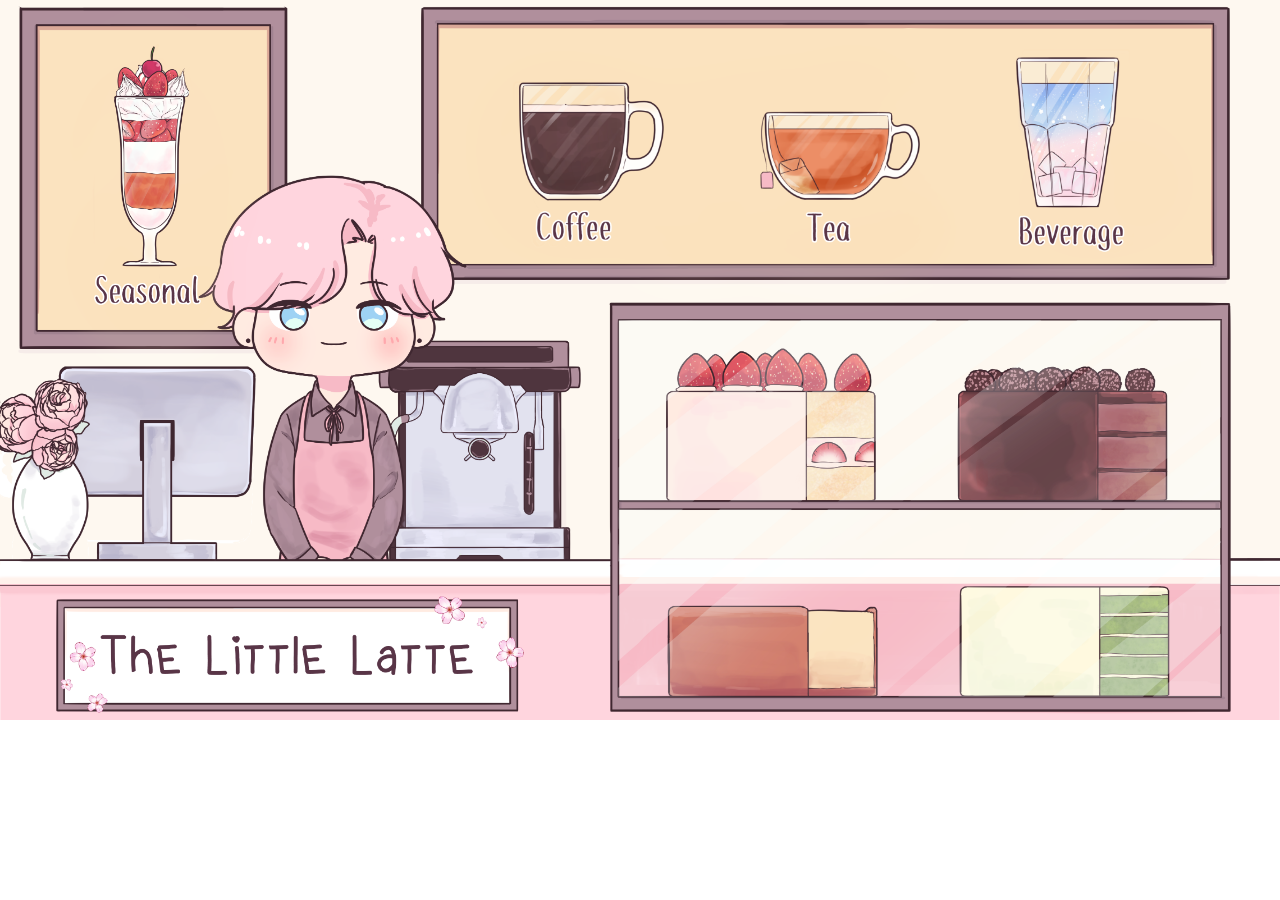
==== commit 671c6369: "12th commit" ====
--- a/index.html
+++ b/index.html
@@ -24,544 +24,30 @@
     <div id="seasonal" class="popup">
         <span class="close-btn" onclick="closeMenuPopup('seasonal')">&#10005;</span>
         <h1 class="section-title">Seasonal Menu</h1>
-        <div class="menu-item">
-            <div class="menu-item-image">
-                <img src="https://www.tasteofhome.com/wp-content/uploads/2018/01/exps135657_HC2379809B04_03_2b_WEB-5.jpg"
-                    alt="Mixed Berry Yogurt Parfait" />
-            </div>
-            <div class="menu-item-details">
-                <div class="menu-container">
-                    <h2 class="menu-item-title">Mixed Berry Yogurt Parfait</h2>
-                    <span class="menu-item-price">$5</span>
-                </div>
-                <p class="menu-item-description">Merry medley of vibrant mixed berries layered with creamy yogurt and
-                    crunchy granola</p>
-            </div>
-        </div>
-
-        <div class="menu-item">
-            <div class="menu-item-image">
-                <img src="https://thebusybaker.ca/wp-content/uploads/2016/07/tropical-parfaits-fbig.png"
-                    alt="Tropical Fruit Parfait" />
-            </div>
-            <div class="menu-item-details">
-                <div class="menu-container">
-                    <h2 class="menu-item-title">Tropical Fruit Parfait</h2>
-                    <span class="menu-item-price">$6</span>
-                </div>
-                <p class="menu-item-description">Exotic delight featuring tropical fruits, velvety yogurt, and a
-                    sprinkle of toasted coconut</p>
-            </div>
-        </div>
-
-        <div class="menu-item">
-            <div class="menu-item-image">
-                <img src="https://www.yellowblissroad.com/wp-content/uploads/2019/07/Chocolate-Covered-Banana-Pudding-Cups-social.jpg"
-                    alt="Chocolate Banana Parfait" />
-            </div>
-            <div class="menu-item-details">
-                <div class="menu-container">
-                    <h2 class="menu-item-title">Chocolate Banana Parfait</h2>
-                    <span class="menu-item-price">$5</span>
-                </div>
-                <p class="menu-item-description">Indulge in layers of rich chocolate, ripe bananas, and creamy yogurt,
-                    topped with a drizzle of chocolate sauce</p>
-            </div>
-        </div>
-
-        <div class="menu-item">
-            <div class="menu-item-image">
-                <img src="https://deliciouslysprinkled.com/wp-content/uploads/2023/06/Strawberry-Shortcake-Cups.jpg"
-                    alt="Strawberry Shortcake Parfait" />
-            </div>
-            <div class="menu-item-details">
-                <div class="menu-container">
-                    <h2 class="menu-item-title">Strawberry Shortcake Parfait</h2>
-                    <span class="menu-item-price">$6</span>
-                </div>
-                <p class="menu-item-description">Heavenly treat showcasing juicy strawberries, fluffy shortcake, and
-                    luscious layers of yogurt</p>
-            </div>
-        </div>
-
-        <div class="menu-item">
-            <div class="menu-item-image">
-                <img src="https://cdn.vox-cdn.com/thumbor/d3kqU7U83ZfvNNhikM_cQp2hJRQ=/1400x1400/filters:format(jpeg)/cdn.vox-cdn.com/uploads/chorus_asset/file/13280549/eatersea1018_Nanas_Green_Tea_Hillary_Dixler_Canavan.jpg"
-                    alt="Matcha Green Tea Parfait" />
-            </div>
-            <div class="menu-item-details">
-                <div class="menu-container">
-                    <h2 class="menu-item-title">Matcha Green Tea Parfait</h2>
-                    <span class="menu-item-price">$7</span>
-                </div>
-                <p class="menu-item-description">Blissful fusion of earthy matcha, delicate layers of yogurt, and a
-                    touch of sweetness</p>
-            </div>
-        </div>
-    </div>
+    </div>    
 
     <!-- Pop-Up Fenster für "Coffee" -->
     <div id="coffee" class="popup">
         <span class="close-btn" onclick="closeMenuPopup('coffee')">&#10005;</span>
         <h1 class="section-title">Coffee Menu</h1>
-        <!-- 
-        <div class="menu-item">
-            <div class="menu-item-image">
-                <img src="https://lovefoodfeed.com/wp-content/uploads/2022/09/Espresso-with-chocolate-750-wp.webp"
-                    alt="Espresso" />
-            </div>
-            <div class="menu-item-details">
-                <div class="menu-container">
-                    <h2 class="menu-item-title">Espresso</h2>
-                    <span class="menu-item-price">$3</span>
-                </div>
-                <p class="menu-item-description">Powerful and energizing kickstart</p>
-            </div>
-        </div>
-
-        <div class="menu-item">
-            <div class="menu-item-image">
-                <img src="https://www.hr4.de/cappuccino_01_bamboo-2179028_1920_pixabay-100~_t-1549382285152_v-1to1__large.jpg"
-                    alt="Cappuccino" />
-            </div>
-            <div class="menu-item-details">
-                <div class="menu-container">
-                    <h2 class="menu-item-title">Cappuccino</h2>
-                    <span class="menu-item-price">$4</span>
-                </div>
-                <p class="menu-item-description">Delightful harmony of espresso, velvety milk, and fluffy foam</p>
-            </div>
-        </div>
-
-        <div class="menu-item">
-            <div class="menu-item-image">
-                <img src="https://cdn7.kiwilimonrecipes.com/recetaimagen/36986/640x640/46349.jpg.webp"
-                    alt="Cafe Latte" />
-            </div>
-            <div class="menu-item-details">
-                <div class="menu-container">
-                    <h2 class="menu-item-title">Cafe Latte</h2>
-                    <span class="menu-item-price">$4.50</span>
-                </div>
-                <p class="menu-item-description">Creamy dance of espresso and silky steamed milk</p>
-            </div>
-        </div>
-
-        <div class="menu-item">
-            <div class="menu-item-image">
-                <img src="https://www.springlane.de/magazin/wp-content/uploads/2013/11/Latte-Macchiato_452_featured.jpg"
-                    alt="Latte Macchiato" />
-            </div>
-            <div class="menu-item-details">
-                <div class="menu-container">
-                    <h2 class="menu-item-title">Latte Macchiato</h2>
-                    <span class="menu-item-price">$5</span>
-                </div>
-                <p class="menu-item-description">Elegant spectacle of layered milk, espresso, and frothy bliss</p>
-            </div>
-        </div>
-
-        <div class="menu-item">
-            <div class="menu-item-image">
-                <img src="https://images.immediate.co.uk/production/volatile/sites/30/2020/08/flat-white-d8ada0f.jpg"
-                    alt="Flat White" />
-            </div>
-            <div class="menu-item-details">
-                <div class="menu-container">
-                    <h2 class="menu-item-title">Flat White</h2>
-                    <span class="menu-item-price">$5</span>
-                </div>
-                <p class="menu-item-description">Smooth symphony of double espresso and perfectly textured milk</p>
-            </div>
-        </div>
-
-        <div class="menu-item">
-            <div class="menu-item-image">
-                <img src="https://saki.us/cdn/shop/articles/20230113070552-caffe-americano-blog_1200x1200.webp?v=1686044155"
-                    alt="Americano" />
-            </div>
-            <div class="menu-item-details">
-                <div class="menu-container">
-                    <h2 class="menu-item-title">Americano</h2>
-                    <span class="menu-item-price">$3.50</span>
-                </div>
-                <p class="menu-item-description">Revitalizing fusion of espresso and invigorating hot water</p>
-            </div>
-        </div>
-
-        <div class="menu-item">
-            <div class="menu-item-image">
-                <img src="https://upload.wikimedia.org/wikipedia/commons/thumb/7/7e/Mocha_coffee.jpg/800px-Mocha_coffee.jpg"
-                    alt="Mocha" />
-            </div>
-            <div class="menu-item-details">
-                <div class="menu-container">
-                    <h2 class="menu-item-title">Mocha</h2>
-                    <span class="menu-item-price">$5.50</span>
-                </div>
-                <p class="menu-item-description">Decadent affair of espresso, luscious milk, and indulgent chocolate</p>
-            </div>
-        </div>
-
-        <div class="menu-item">
-            <div class="menu-item-image">
-                <img src="https://image.essen-und-trinken.de/11952506/t/TV/v10/w960/r1/-/irish-coffee-jpg--65164-.jpg"
-                    alt="Irish Coffee" />
-            </div>
-            <div class="menu-item-details">
-                <div class="menu-container">
-                    <h2 class="menu-item-title">Irish Coffee</h2>
-                    <span class="menu-item-price">$6.50</span>
-                </div>
-                <p class="menu-item-description">Spirited blend of coffee, whiskey, and creamy enchantment</p>
-            </div>
-        </div>
-
-        <div class="menu-item">
-            <div class="menu-item-image">
-                <img src="https://nationaltoday.com/wp-content/uploads/2020/10/Frappe.jpg" alt="Frappé" />
-            </div>
-            <div class="menu-item-details">
-                <div class="menu-container">
-                    <h2 class="menu-item-title">Frappe</h2>
-                    <span class="menu-item-price">$5</span>
-                </div>
-                <p class="menu-item-description">Refreshing whirlwind of chilled coffee and frothy delight</p>
-            </div>
-        </div>
-        -->
     </div>
 
     <!-- Pop-Up Fenster für "Tea" -->
     <div id="tea" class="popup">
         <span class="close-btn" onclick="closeMenuPopup('tea')">&#10005;</span>
         <h1 class="section-title">Tea Menu</h1>
-        <div class="menu-item">
-            <div class="menu-item-image">
-                <img src="https://thebusybaker.ca/wp-content/uploads/2019/02/better-than-starbucks-matcha-latte-fb-ig-3.jpg"
-                    alt="Matcha Latte" />
-            </div>
-            <div class="menu-item-details">
-                <div class="menu-container">
-                    <h2 class="menu-item-title">Matcha Latte</h2>
-                    <span class="menu-item-price">$5</span>
-                </div>
-                <p class="menu-item-description">Joyful dance of vibrant matcha and creamy milk</p>
-            </div>
-        </div>
-
-        <div class="menu-item">
-            <div class="menu-item-image">
-                <img src="https://artfultea.com/cdn/shop/products/BF_2B-_2BEarl_2BGrey_2BLavender_2B_28cup_29.JPG?v=1668027058"
-                    alt="Earl Grey Tea" />
-            </div>
-            <div class="menu-item-details">
-                <div class="menu-container">
-                    <h2 class="menu-item-title">Earl Grey</h2>
-                    <span class="menu-item-price">$4</span>
-                </div>
-                <p class="menu-item-description">Blend of fragrant black tea infused with the citrusy essence of
-                    bergamot</p>
-            </div>
-        </div>
-
-        <div class="menu-item">
-            <div class="menu-item-image">
-                <img src="https://straitscoffee.com/wp-content/uploads/2012/12/23-DO-cup-800x800jpg.jpg"
-                    alt="Darjeeling Tea" />
-            </div>
-            <div class="menu-item-details">
-                <div class="menu-container">
-                    <h2 class="menu-item-title">Darjeeling</h2>
-                    <span class="menu-item-price">$5</span>
-                </div>
-                <p class="menu-item-description">Cup of delicate black tea from the picturesque Darjeeling region</p>
-            </div>
-        </div>
-
-        <div class="menu-item">
-            <div class="menu-item-image">
-                <img src="https://artfultea.com/cdn/shop/products/O_2B-_2BMilk_2BOolong_2B_28gaiwan_29.jpg?v=1683605922&width=1946"
-                    alt="Oolong Tea" />
-            </div>
-            <div class="menu-item-details">
-                <div class="menu-container">
-                    <h2 class="menu-item-title">Oolong</h2>
-                    <span class="menu-item-price">$5</span>
-                </div>
-                <p class="menu-item-description">Brew of partially oxidized tea leaves, a harmonious balance of floral
-                    and fruity flavors</p>
-            </div>
-        </div>
-
-        <div class="menu-item">
-            <div class="menu-item-image">
-                <img src="https://www.cubesnjuliennes.com/wp-content/uploads/2023/02/Lemon-Ginger-Tea-Recipe.jpg"
-                    alt="Lemon Tea" />
-            </div>
-            <div class="menu-item-details">
-                <div class="menu-container">
-                    <h2 class="menu-item-title">Lemon</h2>
-                    <span class="menu-item-price">$4</span>
-                </div>
-                <p class="menu-item-description">Zesty infusion of bright lemon</p>
-            </div>
-        </div>
-
-        <div class="menu-item">
-            <div class="menu-item-image">
-                <img src="https://images.immediate.co.uk/production/volatile/sites/30/2020/06/Chamomile-tea-in-a-tea-cup-61063da.jpg"
-                    alt="Chamomile Tea" />
-            </div>
-            <div class="menu-item-details">
-                <div class="menu-container">
-                    <h2 class="menu-item-title">Chamomile</h2>
-                    <span class="menu-item-price">$4</span>
-                </div>
-                <p class="menu-item-description">Calming herbal tea infused with soothing chamomile flowers</p>
-            </div>
-        </div>
-
-        <div class="menu-item">
-            <div class="menu-item-image">
-                <img src="https://minimalistbaker.com/wp-content/uploads/2023/02/Mint-Tea-SQUARE.jpg"
-                    alt="Peppermint Tea" />
-            </div>
-            <div class="menu-item-details">
-                <div class="menu-container">
-                    <h2 class="menu-item-title">Peppermint</h2>
-                    <span class="menu-item-price">$4</span>
-                </div>
-                <p class="menu-item-description">Blend of refreshing peppermint leaves</p>
-            </div>
-        </div>
-
-        <div class="menu-item">
-            <div class="menu-item-image">
-                <img src="https://www.oekotest.de/static_files/images/article/Nur-drei-Rooibostees-im-Test-sind-empfehlenswert-_GreenArt-Shutterstock_108598_1x1.jpg"
-                    alt="Rooibos Tea" />
-            </div>
-            <div class="menu-item-details">
-                <div class="menu-container">
-                    <h2 class="menu-item-title">Rooibos</h2>
-                    <span class="menu-item-price">$5</span>
-                </div>
-                <p class="menu-item-description">South African herbal tea known for its rich, earthy flavors and
-                    delightful natural sweetness</p>
-            </div>
-        </div>
     </div>
 
     <!-- Pop-Up Fenster für "Beverage" -->
     <div id="beverage" class="popup">
         <span class="close-btn" onclick="closeMenuPopup('beverage')">&#10005;</span>
         <h1 class="section-title">Beverage Menu</h1>
-        <div class="menu-item">
-            <div class="menu-item-image">
-                <img src="https://us.123rf.com/450wm/aquapictures/aquapictures1606/aquapictures160601010/58129225-nahaufnahme-auf-mineralwasser-im-glas-ein-restaurant-hintergrund-gie%C3%9Fen.jpg"
-                    alt="Water" />
-            </div>
-            <div class="menu-item-details">
-                <div class="menu-container">
-                    <h2 class="menu-item-title">Still or Carbonated Water</h2>
-                    <span class="menu-item-price">$2</span>
-                </div>
-                <p class="menu-item-description">Quench your thirst with a refreshing choice of still or bubbly water
-                </p>
-            </div>
-        </div>
-
-        <div class="menu-item">
-            <div class="menu-item-image">
-                <img src="https://www.acouplecooks.com/wp-content/uploads/2021/06/Strawberry-Lemonade-017s.jpg"
-                    alt="Iced Strawberry Lemonade" />
-            </div>
-            <div class="menu-item-details">
-                <div class="menu-container">
-                    <h2 class="menu-item-title">Iced Strawberry Lemonade</h2>
-                    <span class="menu-item-price">$4</span>
-                </div>
-                <p class="menu-item-description">Delightful fusion of juicy strawberries and tangy lemon</p>
-            </div>
-        </div>
-
-        <div class="menu-item">
-            <div class="menu-item-image">
-                <img src="https://www.rotinrice.com/wp-content/uploads/2015/08/IMG_6826.jpg"
-                    alt="Watermelon Mint Cooler" />
-            </div>
-            <div class="menu-item-details">
-                <div class="menu-container">
-                    <h2 class="menu-item-title">Watermelon Mint Cooler</h2>
-                    <span class="menu-item-price">$5</span>
-                </div>
-                <p class="menu-item-description">Oasis of juicy watermelon infused with cool mint</p>
-            </div>
-        </div>
-
-        <div class="menu-item">
-            <div class="menu-item-image">
-                <img src="https://www.regainyoursparkle.com/wp-content/uploads/2022/10/homemade-blueberry-iced-tea-500x500.jpg"
-                    alt="Blueberry Lavender Iced Tea" />
-            </div>
-            <div class="menu-item-details">
-                <div class="menu-container">
-                    <h2 class="menu-item-title">Blueberry Lavender Iced Tea</h2>
-                    <span class="menu-item-price">$4</span>
-                </div>
-                <p class="menu-item-description">Blend of sweet blueberries and fragrant lavender</p>
-            </div>
-        </div>
-
-        <div class="menu-item">
-            <div class="menu-item-image">
-                <img src="https://delightfulemade.com/wp-content/uploads/2022/01/Pina-colada-smoothie-hz1-480x480.jpg"
-                    alt="Pineapple Coconut Smoothie" />
-            </div>
-            <div class="menu-item-details">
-                <div class="menu-container">
-                    <h2 class="menu-item-title">Pineapple Coconut Smoothie</h2>
-                    <span class="menu-item-price">$6</span>
-                </div>
-                <p class="menu-item-description">Blend of luscious pineapple and creamy coconut</p>
-            </div>
-        </div>
-
-        <div class="menu-item">
-            <div class="menu-item-image">
-                <img src="https://craftingmyhome.com/wp-content/uploads/2021/05/Strawberry-Hibiscus-Sparkling-Water-1.jpg"
-                    alt="Strawberry Hibiscus Sparkling Water" />
-            </div>
-            <div class="menu-item-details">
-                <div class="menu-container">
-                    <h2 class="menu-item-title">Strawberry Hibiscus Sparkling Water</h2>
-                    <span class="menu-item-price">$3</span>
-                </div>
-                <p class="menu-item-description">Fizzy and merry concoction of tangy strawberries and floral hibiscus
-                </p>
-            </div>
-        </div>
     </div>
 
     <!-- Pop-Up Fenster für "Dessert"/der Glaskasten -->
     <div id="dessert" class="popup">
         <span class="close-btn" onclick="closeMenuPopup('dessert')">&#10005;</span>
         <h1 class="section-title">Dessert Menu</h1>
-        <div class="menu-item">
-            <div class="menu-item-image">
-                <img src="https://allourway.com/wp-content/uploads/2022/01/Strawberry-Panna-Cotta-24-copy.jpg-1200-x-1200.jpg"
-                    alt="Panna Cotta" />
-            </div>
-            <div class="menu-item-details">
-                <div class="menu-container">
-                    <h2 class="menu-item-title">Panna Cotta</h2>
-                    <span class="menu-item-price">$6</span>
-                </div>
-                <p class="menu-item-description">Silky and jiggly delight, topped with a sweet berry compote.</p>
-            </div>
-        </div>
-
-        <div class="menu-item">
-            <div class="menu-item-image">
-                <img src="https://joyfoodsunshine.com/wp-content/uploads/2020/08/best-chocolate-cake-recipe-from-scratch-8.jpg"
-                    alt="Chocolate Cake" />
-            </div>
-            <div class="menu-item-details">
-                <div class="menu-container">
-                    <h2 class="menu-item-title">Chocolate Cake</h2>
-                    <span class="menu-item-price">$6</span>
-                </div>
-                <p class="menu-item-description">Decadent layers of moist chocolate cake, draped in a velvety chocolate
-                    ganache</p>
-            </div>
-        </div>
-
-        <div class="menu-item">
-            <div class="menu-item-image">
-                <img src="https://herdgefluester.de/wp-content/uploads/2016/10/New-York-Cheesecake-scaled.jpg"
-                    alt="Cheesecake" />
-            </div>
-            <div class="menu-item-details">
-                <div class="menu-container">
-                    <h2 class="menu-item-title">Cheesecake</h2>
-                    <span class="menu-item-price">$6</span>
-                </div>
-                <p class="menu-item-description">Creamy and smooth, with a buttery graham cracker crust</p>
-            </div>
-        </div>
-
-        <div class="menu-item">
-            <div class="menu-item-image">
-                <img src="https://kristineskitchenblog.com/wp-content/uploads/2021/04/apple-pie-1200-square-592-2.jpg"
-                    alt="Apple Pie" />
-            </div>
-            <div class="menu-item-details">
-                <div class="menu-container">
-                    <h2 class="menu-item-title">Apple Pie</h2>
-                    <span class="menu-item-price">$5</span>
-                </div>
-                <p class="menu-item-description">Flaky crust filled with warm cinnamon-spiced apples</p>
-            </div>
-        </div>
-
-        <div class="menu-item">
-            <div class="menu-item-image">
-                <img src="https://image.brigitte.de/13108422/t/CY/v2/w1440/r1/-/tiramisu-aus-dem-thermomix.jpg"
-                    alt="Tiramisu" />
-            </div>
-            <div class="menu-item-details">
-                <div class="menu-container">
-                    <h2 class="menu-item-title">Tiramisu</h2>
-                    <span class="menu-item-price">$7</span>
-                </div>
-                <p class="menu-item-description">Layers of espresso-soaked ladyfingers and mascarpone cream, dusted with
-                    cocoa powder</p>
-            </div>
-        </div>
-
-        <div class="menu-item">
-            <div class="menu-item-image">
-                <img src="https://sugarspunrun.com/wp-content/uploads/2022/02/The-Best-Carrot-Cake-Recipe-1-of-1-4.jpg"
-                    alt="Carrot Cake" />
-            </div>
-            <div class="menu-item-details">
-                <div class="menu-container">
-                    <h2 class="menu-item-title">Carrot Cake</h2>
-                    <span class="menu-item-price">$6</span>
-                </div>
-                <p class="menu-item-description">Moist and spiced carrot cake with a generous slathering of cream cheese
-                    frosting</p>
-            </div>
-        </div>
-
-        <div class="menu-item">
-            <div class="menu-item-image">
-                <img src="https://sugarspunrun.com/wp-content/uploads/2021/05/Best-Blueberry-Muffins-Recipe-1-of-1.jpg"
-                    alt="Blueberry Muffin" />
-            </div>
-            <div class="menu-item-details">
-                <div class="menu-container">
-                    <h2 class="menu-item-title">Blueberry Muffin</h2>
-                    <span class="menu-item-price">$3</span>
-                </div>
-                <p class="menu-item-description">Fluffy and bursting with juicy blueberries, the perfect treat for a
-                    merry morning</p>
-            </div>
-        </div>
-
-        <div class="menu-item">
-            <div class="menu-item-image">
-                <img src="https://www.savoringthegood.com/wp-content/uploads/2022/02/Belgian-Waffle-Recipe-square-image.jpg"
-                    alt="Belgian Waffle" />
-            </div>
-            <div class="menu-item-details">
-                <div class="menu-container">
-                    <h2 class="menu-item-title">Belgian Waffle</h2>
-                    <span class="menu-item-price">$5</span>
-                </div>
-                <p class="menu-item-description">Golden and crispy waffle</p>
-            </div>
-        </div>
     </div>
 
     <!-- Pop-Up Fenster, wenn auf dem Namen des Cafés geklickt wird -->
